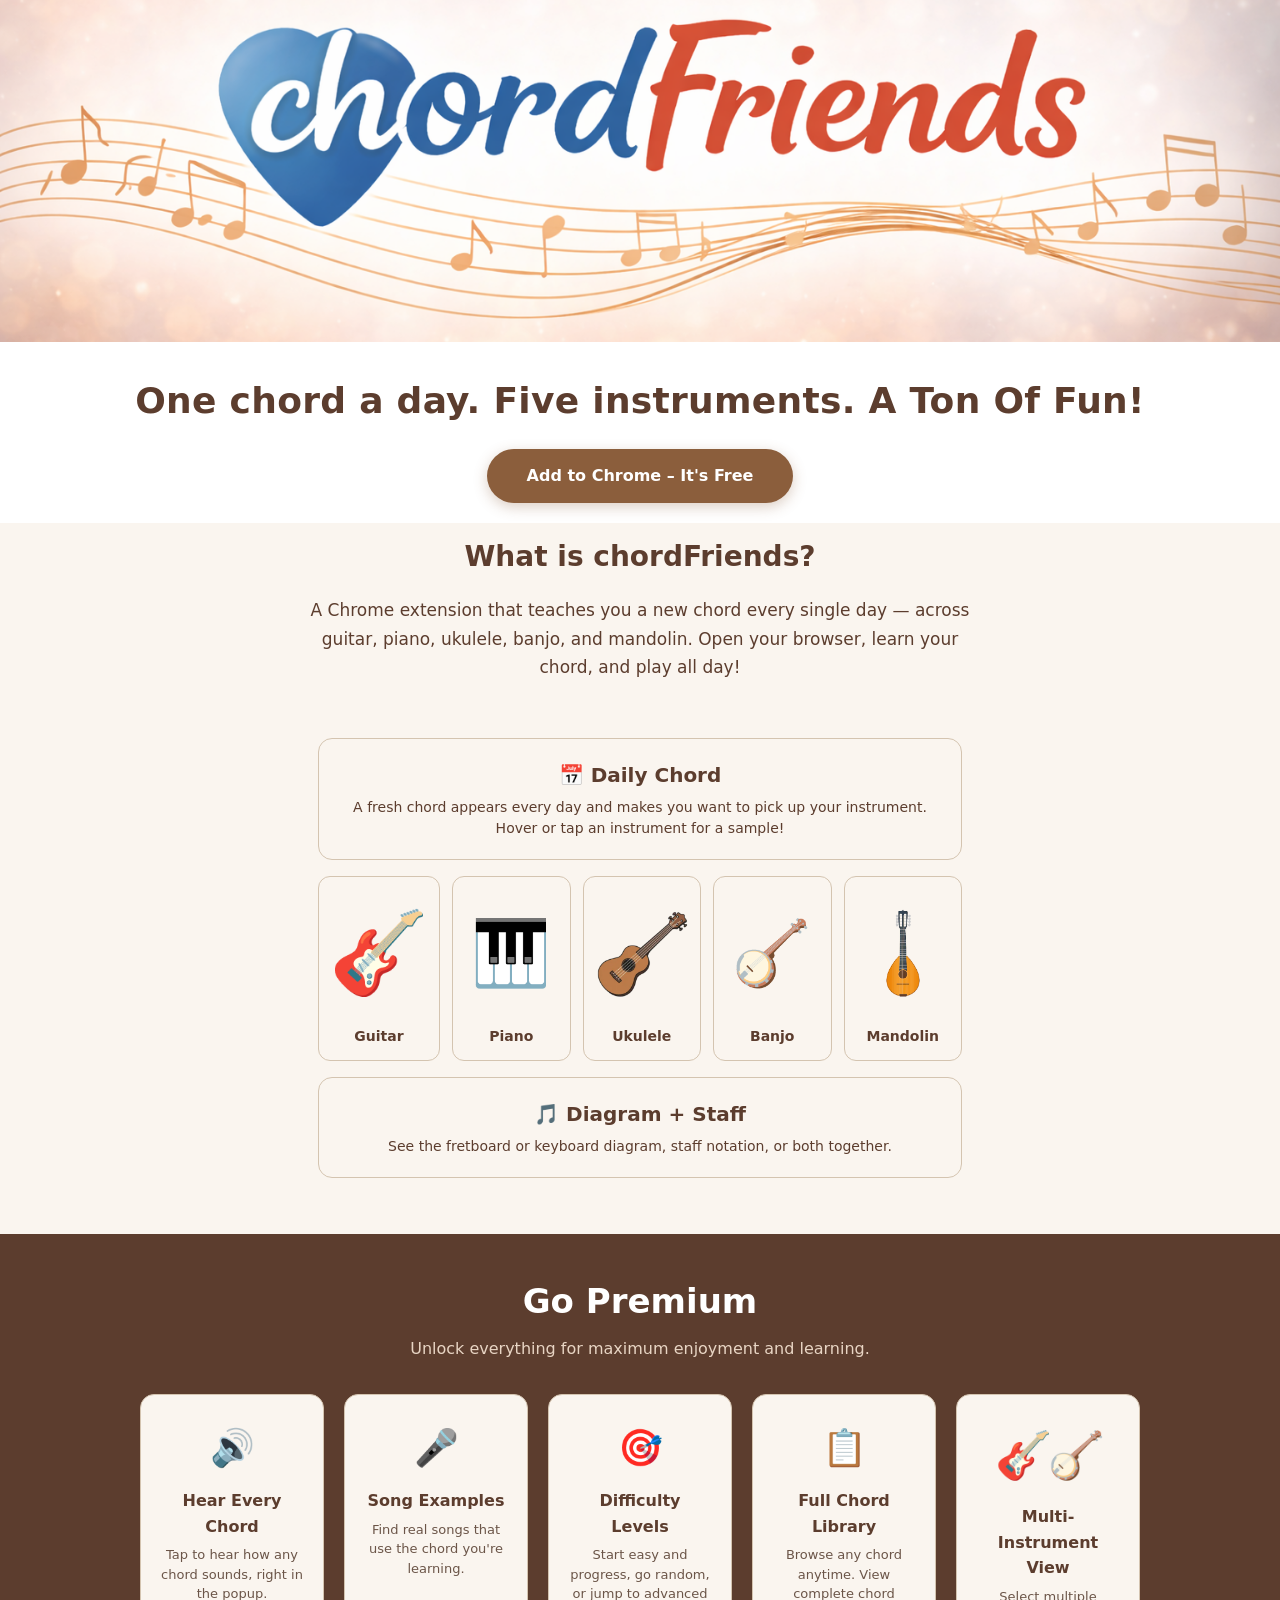
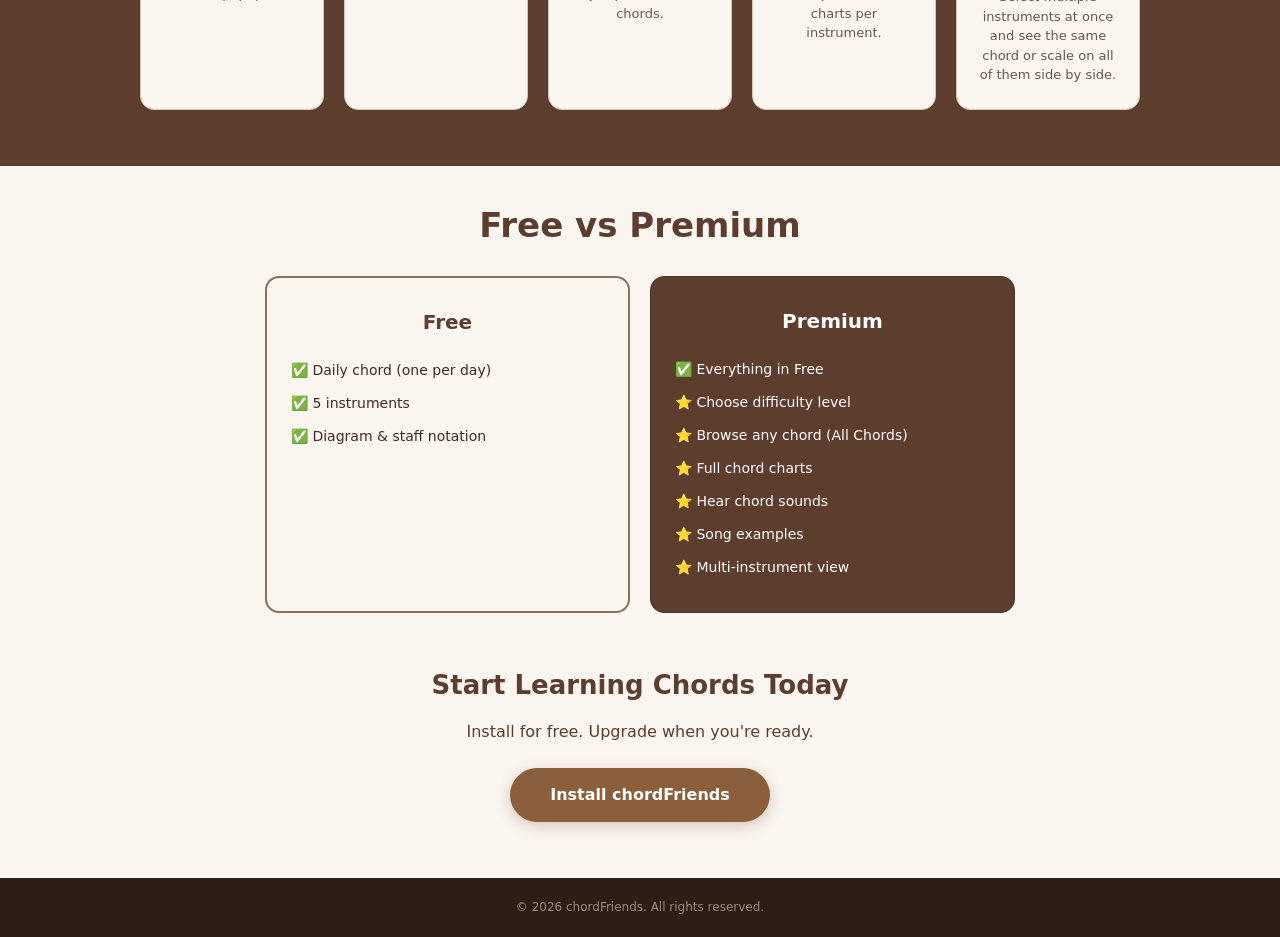
==== docs/index.html @ 3409ba3b "Improve iPhone tap handling on website" ====
<!DOCTYPE html>
<html lang="en">
<head>
  <meta charset="UTF-8">
  <meta name="viewport" content="width=device-width, initial-scale=1.0">
  <meta name="google-site-verification" content="AI6Vf3RFk__9QPV3jM7REMJoD-MBSNQaTbHTXmc9Ik0" />
  <title>chordFriends – Learn Chords Daily</title>
  <link rel="stylesheet" href="style.css">
</head>
<body>

  <!-- Header Banner -->
  <header class="hero">
    <img src="images/Header-Banner.png" alt="chordFriends" class="hero-img">
    <div class="hero-text">
      <p>One chord a day. Five instruments. A Ton Of Fun!</p>
      <a href="https://chrome.google.com/webstore/search/chordFriends" target="_blank" class="hero-btn">Add to Chrome – It's Free</a>
    </div>
  </header>

  <!-- What is chordFriends -->
  <section class="intro">
    <h2>What is chordFriends?</h2>
    <p>A Chrome extension that teaches you a new chord every single day — across guitar, piano, ukulele, banjo, and mandolin. Open your browser, learn your chord, and play all day!</p>
  </section>

  <!-- Features -->
  <section class="features">
    <div class="daily-chord-box">
      <h3>📅 Daily Chord</h3>
      <p>A fresh chord appears every day and makes you want to pick up your instrument.</p>
      <p>Hover or tap an instrument for a sample!</p>
    </div>
    <div class="instrument-row">
      <div class="instrument-box" data-instrument="guitar">
        <span class="inst-emoji inst-emoji-lg">🎸</span>
        <h4>Guitar</h4>
      </div>
      <div class="instrument-box" data-instrument="piano">
        <span class="inst-emoji">🎹</span>
        <h4>Piano</h4>
      </div>
      <div class="instrument-box" data-instrument="ukulele">
        <img src="images/ukulele.png" alt="Ukulele" class="inst-img">
        <h4>Ukulele</h4>
      </div>
      <div class="instrument-box" data-instrument="banjo">
        <span class="inst-emoji">🪕</span>
        <h4>Banjo</h4>
      </div>
      <div class="instrument-box" data-instrument="mandolin">
        <img src="images/mandolin.png" alt="Mandolin" class="inst-img">
        <h4>Mandolin</h4>
      </div>
    </div>
    <!-- Preview area (between instruments and diagram box) -->
    <div id="chord-preview" class="chord-preview" style="display:none;">
      <div class="preview-header">
        <span id="preview-title"></span>
      </div>
      <div class="preview-canvases">
        <canvas id="preview-canvas1"></canvas>
        <canvas id="preview-canvas2" style="display:none;"></canvas>
      </div>
    </div>
    <div class="daily-chord-box" id="diagramStaffBox">
      <h3>🎵 Diagram + Staff</h3>
      <p>See the fretboard or keyboard diagram, staff notation, or both together.</p>
    </div>
    <!-- Preview area for Diagram + Staff -->
    <div id="staff-preview" class="chord-preview" style="display:none;">
      <div class="preview-header">
        <span id="staff-preview-title"></span>
      </div>
      <div class="preview-canvases">
        <canvas id="staff-canvas1"></canvas>
        <canvas id="staff-canvas2"></canvas>
      </div>
    </div>
  </section>

  <!-- Premium -->
  <section class="premium">
    <h2>Go Premium</h2>
    <p class="premium-sub">Unlock everything for maximum enjoyment and learning.</p>
    <div class="premium-grid">
      <div class="prem-card">
        <span class="prem-icon">🔊</span>
        <h3>Hear Every Chord</h3>
        <p>Tap to hear how any chord sounds, right in the popup.</p>
      </div>
      <div class="prem-card">
        <span class="prem-icon">🎤</span>
        <h3>Song Examples</h3>
        <p>Find real songs that use the chord you're learning.</p>
      </div>
      <div class="prem-card">
        <span class="prem-icon">🎯</span>
        <h3>Difficulty Levels</h3>
        <p>Start easy and progress, go random, or jump to advanced chords.</p>
      </div>
      <div class="prem-card">
        <span class="prem-icon">📋</span>
        <h3>Full Chord Library</h3>
        <p>Browse any chord anytime. View complete chord charts per instrument.</p>
      </div>
      <div class="prem-card">
        <span class="prem-icon" style="font-size: 46px; letter-spacing: -4px;">🎸🪕</span>
        <h3>Multi-Instrument View</h3>
        <p>Select multiple instruments at once and see the same chord or scale on all of them side by side.</p>
      </div>
    </div>
  </section>

  <!-- Comparison -->
  <section class="comparison">
    <h2>Free vs Premium</h2>
    <div class="compare-row">
      <div class="compare-box compare-free">
        <h3>Free</h3>
        <ul>
          <li>✅ Daily chord (one per day)</li>
          <li>✅ 5 instruments</li>
          <li>✅ Diagram &amp; staff notation</li>
        </ul>
      </div>
      <div class="compare-box compare-premium">
        <h3>Premium</h3>
        <ul>
          <li>✅ Everything in Free</li>
          <li>⭐ Choose difficulty level</li>
          <li>⭐ Browse any chord (All Chords)</li>
          <li>⭐ Full chord charts</li>
          <li>⭐ Hear chord sounds</li>
          <li>⭐ Song examples</li>
          <li>⭐ Multi-instrument view</li>
        </ul>
      </div>
    </div>
  </section>

  <!-- CTA -->
  <section class="cta">
    <h2>Start Learning Chords Today</h2>
    <p>Install for free. Upgrade when you're ready.</p>
    <a href="https://chrome.google.com/webstore/search/chordFriends" target="_blank" class="cta-btn">Install chordFriends</a>
  </section>

  <footer>
    <p>&copy; 2026 chordFriends. All rights reserved.</p>
  </footer>

  <script src="chords.js"></script>
  <script src="chordRenderer.js"></script>
  <script>
    const sampleChords = {
      guitar: 'C',
      piano: 'C',
      ukulele: 'C',
      banjo: 'G',
      mandolin: 'G'
    };

    const supportsHover = window.matchMedia('(hover: hover) and (pointer: fine)').matches;
    const instrumentBoxes = document.querySelectorAll('.instrument-box[data-instrument]');

    function setActiveInstrument(inst) {
      instrumentBoxes.forEach(box => {
        box.classList.toggle('active', box.dataset.instrument === inst);
      });
    }

    function addActivationHandlers(element, handler) {
      element.setAttribute('role', 'button');
      element.setAttribute('tabindex', '0');

      element.addEventListener('click', (event) => {
        event.preventDefault();
        event.stopPropagation();
        handler();
      });

      element.addEventListener('touchstart', (event) => {
        event.preventDefault();
        event.stopPropagation();
        handler();
      }, { passive: false });

      element.addEventListener('keydown', (event) => {
        if (event.key === 'Enter' || event.key === ' ') {
          event.preventDefault();
          handler();
        }
      });
    }

    function showPreview(inst) {
      const sym = sampleChords[inst];
      const chord = CHORD_DATA[inst].find(c => c.symbol === sym);
      if (!chord) return;

      const isMobile = window.matchMedia('(max-width: 600px)').matches;
      const preview = document.getElementById('chord-preview');
      const title = document.getElementById('preview-title');
      const c1 = document.getElementById('preview-canvas1');
      const c2 = document.getElementById('preview-canvas2');

      setActiveInstrument(inst);
      title.textContent = chord.name + ' — ' + inst.charAt(0).toUpperCase() + inst.slice(1);
      c2.style.display = 'none';

      if (inst === 'piano') {
        c1.width = isMobile ? 240 : 280;
        c1.height = isMobile ? 140 : 160;
      } else {
        c1.width = isMobile ? 180 : 220;
        c1.height = isMobile ? 180 : 220;
      }

      if (inst === 'piano') {
        ChordRenderer.drawPiano(c1, chord);
      } else {
        ChordRenderer.drawFretted(c1, chord, inst);
      }

      preview.style.display = 'block';
    }

    function showBothPreview() {
      const chord = CHORD_DATA.guitar.find(c => c.symbol === 'C');
      if (!chord) return;

      const isMobile = window.matchMedia('(max-width: 600px)').matches;
      const preview = document.getElementById('staff-preview');
      const title = document.getElementById('staff-preview-title');
      const c1 = document.getElementById('staff-canvas1');
      const c2 = document.getElementById('staff-canvas2');

      title.textContent = 'C Major — Guitar (Diagram + Staff)';
      c1.width = isMobile ? 180 : 220;
      c1.height = isMobile ? 170 : 200;
      c2.width = isMobile ? 180 : 220;
      c2.height = isMobile ? 130 : 160;

      ChordRenderer.drawFretted(c1, chord, 'guitar');
      ChordRenderer.drawStaff(c2, chord, 'guitar');

      preview.style.display = 'block';
    }

    function hidePreview() {
      document.getElementById('chord-preview').style.display = 'none';
      setActiveInstrument(null);
    }

    function hideStaffPreview() {
      document.getElementById('staff-preview').style.display = 'none';
    }

    instrumentBoxes.forEach(box => {
      box.style.cursor = 'pointer';

      if (supportsHover) {
        box.addEventListener('mouseenter', () => showPreview(box.dataset.instrument));
      }

      addActivationHandlers(box, () => showPreview(box.dataset.instrument));
    });

    const instrumentRow = document.querySelector('.instrument-row');
    if (supportsHover) {
      instrumentRow.addEventListener('mouseleave', hidePreview);
    }

    const dsBox = document.getElementById('diagramStaffBox');
    dsBox.style.cursor = 'pointer';

    if (supportsHover) {
      dsBox.addEventListener('mouseenter', showBothPreview);
      dsBox.addEventListener('mouseleave', hideStaffPreview);
    }

    addActivationHandlers(dsBox, showBothPreview);

    document.addEventListener('click', (event) => {
      if (!event.target.closest('.instrument-row') && !event.target.closest('#chord-preview')) {
        hidePreview();
      }

      if (!event.target.closest('#diagramStaffBox') && !event.target.closest('#staff-preview')) {
        hideStaffPreview();
      }
    });
  </script>

</body>
</html>
---- docs/style.css ----
* {
  margin: 0;
  padding: 0;
  box-sizing: border-box;
}

body {
  font-family: 'Segoe UI', system-ui, -apple-system, sans-serif;
  color: #3d2b1f;
  background: #faf5ef;
  line-height: 1.6;
}

/* Hero */
.hero {
  width: 100%;
  background: #faf5ef;
  text-align: center;
}

.hero-img {
  width: 100%;
  height: auto;
  display: block;
}

.hero-text {
  padding: 30px 20px 20px;
  background: linear-gradient(180deg, #ffffff 0%, #ffffff 100%);
}

.hero-text p {
  font-size: 36px;
  color: #5c3d2e;
  font-weight: 700;
  margin-bottom: 20px;
  letter-spacing: 0.3px;
}

.hero-btn {
  display: inline-block;
  padding: 14px 40px;
  background: #8b5e3c;
  color: #ffffff;
  font-size: 16px;
  font-weight: 700;
  border-radius: 30px;
  text-decoration: none;
  transition: all 0.2s ease;
  box-shadow: 0 4px 14px rgba(139, 94, 60, 0.3);
}

.hero-btn:hover {
  background: #6d472e;
  transform: translateY(-2px);
  box-shadow: 0 6px 20px rgba(139, 94, 60, 0.4);
}

/* Intro */
.intro {
  text-align: center;
  padding: 12px 28px 56px;
  background: #faf5ef;
  max-width: 750px;
  margin: 0 auto;
}

.intro h2 {
  font-size: 28px;
  font-weight: 700;
  color: #5c3d2e;
  margin-bottom: 16px;
}

.intro p {
  font-size: 17px;
  color: #5c3d2e;
  line-height: 1.7;
}

/* Features */
.features {
  max-width: 700px;
  margin: 0 auto;
  padding: 0 28px 56px;
  display: flex;
  flex-direction: column;
  gap: 16px;
}

/* Daily Chord Box */
.daily-chord-box {
  background: #faf5ef;
  border-radius: 14px;
  padding: 20px 28px;
  border: 1px solid #d4c4b0;
  text-align: center;
  transition: box-shadow 0.2s ease;
}

#diagramStaffBox {
  cursor: pointer;
  touch-action: manipulation;
  user-select: none;
  -webkit-user-select: none;
  -webkit-tap-highlight-color: transparent;
}

.daily-chord-box:hover {
  box-shadow: 0 4px 16px rgba(0, 0, 0, 0.08);
}

.daily-chord-box h3 {
  font-size: 20px;
  font-weight: 700;
  color: #5c3d2e;
  margin-bottom: 6px;
}

.daily-chord-box p {
  font-size: 14px;
  color: #5c3d2e;
  line-height: 1.5;
}

/* Instrument Row */
.instrument-row {
  display: grid;
  grid-template-columns: repeat(5, 1fr);
  gap: 12px;
}

.instrument-box {
  background: #faf5ef;
  border-radius: 12px;
  padding: 12px 10px;
  border: 1px solid #d4c4b0;
  text-align: center;
  transition: all 0.2s ease;
  display: flex;
  flex-direction: column;
  align-items: center;
  justify-content: flex-end;
  cursor: pointer;
  touch-action: manipulation;
  user-select: none;
  -webkit-user-select: none;
  -webkit-tap-highlight-color: transparent;
}

.instrument-box:hover,
.instrument-box.active,
.instrument-box:focus-visible {
  box-shadow: 0 4px 14px rgba(0, 0, 0, 0.1);
  transform: translateY(-2px);
  border-color: #8b5e3c;
}

.inst-emoji {
  font-size: 64px;
  display: block;
  flex-grow: 1;
  display: flex;
  align-items: center;
}

.inst-emoji-lg {
  font-size: 80px;
}

.inst-img {
  width: 96px;
  height: 96px;
  object-fit: contain;
  display: block;
  flex-grow: 1;
}

.instrument-box h4 {
  font-size: 14px;
  font-weight: 700;
  color: #5c3d2e;
  margin-top: 8px;
  flex-shrink: 0;
}

.inst-canvas {
  display: none;
  flex-grow: 1;
}

/* Premium */
.premium {
  padding: 40px 28px 56px;
  background: #5c3d2e;
  color: #ffffff;
  text-align: center;
}

.premium h2 {
  font-size: 34px;
  font-weight: 700;
  color: #ffffff;
  margin-bottom: 8px;
}

.premium-sub {
  font-size: 16px;
  color: #e8d5c4;
  margin-bottom: 32px;
}

.premium-grid {
  display: grid;
  grid-template-columns: repeat(5, 1fr);
  gap: 20px;
  max-width: 1000px;
  margin: 0 auto;
}

.prem-card {
  background: #faf5ef;
  border: 1px solid #d4c4b0;
  border-radius: 14px;
  padding: 24px 20px;
  transition: all 0.2s ease;
}

.prem-card:hover {
  background: #f0e8df;
  transform: translateY(-3px);
}

.prem-icon {
  font-size: 36px;
  display: block;
  margin-bottom: 12px;
}

.prem-card h3 {
  font-size: 16px;
  font-weight: 700;
  color: #5c3d2e;
  margin-bottom: 6px;
}

.prem-card p {
  font-size: 13px;
  color: #6b5548;
  line-height: 1.5;
}

/* Comparison */
.comparison {
  padding: 32px 24px 28px;
  background: #faf5ef;
  text-align: center;
}

.comparison h2 {
  font-size: 34px;
  font-weight: 700;
  color: #5c3d2e;
  margin-bottom: 24px;
}

.compare-row {
  display: grid;
  grid-template-columns: 1fr 1fr;
  gap: 20px;
  max-width: 750px;
  margin: 0 auto;
}

.compare-box {
  border-radius: 14px;
  padding: 28px 24px;
  text-align: left;
}

.compare-free {
  background: #faf5ef;
  border: 2px solid #8b6f5e;
}

.compare-premium {
  background: #5c3d2e;
  border: 1px solid #4a3228;
}

.compare-box h3 {
  font-size: 20px;
  font-weight: 700;
  margin-bottom: 16px;
  text-align: center;
}

.compare-free h3 {
  color: #5c3d2e;
}

.compare-premium h3 {
  color: #ffffff;
}

.compare-box ul {
  list-style: none;
  padding: 0;
}

.compare-box ul li {
  font-size: 14px;
  padding: 6px 0;
  line-height: 1.5;
}

.compare-free ul li {
  color: #3d2b1f;
}

.compare-premium ul li {
  color: #ffffff;
}

/* CTA */
.cta {
  text-align: center;
  padding: 24px 24px 56px;
  background: #faf5ef;
}

.cta h2 {
  font-size: 26px;
  font-weight: 700;
  color: #5c3d2e;
  margin-bottom: 12px;
}

.cta p {
  font-size: 16px;
  color: #5c3d2e;
  margin-bottom: 24px;
}

.cta-btn {
  display: inline-block;
  padding: 14px 40px;
  background: #8b5e3c;
  color: #ffffff;
  font-size: 16px;
  font-weight: 700;
  border-radius: 30px;
  text-decoration: none;
  transition: all 0.2s ease;
  box-shadow: 0 4px 14px rgba(139, 94, 60, 0.3);
}

.cta-btn:hover {
  background: #6d472e;
  transform: translateY(-2px);
  box-shadow: 0 6px 20px rgba(139, 94, 60, 0.4);
}

/* Chord Preview */
.chord-preview {
  background: #faf5ef;
  border: 2px solid #8b6f5e;
  border-radius: 14px;
  padding: 16px;
  margin-top: 16px;
  text-align: center;
  box-shadow: 0 4px 20px rgba(0, 0, 0, 0.1);
}

.preview-header {
  font-size: 18px;
  font-weight: 700;
  color: #5c3d2e;
  margin-bottom: 12px;
}

.preview-canvases {
  display: flex;
  justify-content: center;
  gap: 16px;
  flex-wrap: wrap;
}

.preview-canvases canvas {
  background: #ffffff;
}

/* Footer */
footer {
  text-align: center;
  padding: 20px;
  background: #2c1e14;
  color: #9b8a7a;
  font-size: 12px;
}

/* Responsive */
@media (max-width: 600px) {
  .hero-text {
    padding: 22px 16px 18px;
  }

  .hero-text p {
    font-size: 17px;
  }

  .hero-btn,
  .cta-btn {
    width: 100%;
    max-width: 320px;
    padding: 14px 20px;
  }

  .intro h2, .premium h2, .comparison h2, .cta h2 {
    font-size: 22px;
  }

  .features {
    padding: 0 16px 40px;
  }

  .daily-chord-box {
    padding: 18px 16px;
  }

  .instrument-row {
    grid-template-columns: repeat(6, minmax(0, 1fr));
    gap: 10px;
  }

  .instrument-box {
    min-height: 120px;
    padding: 10px 6px;
  }

  .instrument-box:nth-child(1) { grid-column: 1 / span 2; }
  .instrument-box:nth-child(2) { grid-column: 3 / span 2; }
  .instrument-box:nth-child(3) { grid-column: 5 / span 2; }
  .instrument-box:nth-child(4) { grid-column: 2 / span 2; }
  .instrument-box:nth-child(5) { grid-column: 4 / span 2; }

  .inst-emoji {
    font-size: 46px;
    justify-content: center;
  }

  .inst-emoji-lg {
    font-size: 58px;
  }

  .inst-img {
    width: 70px;
    height: 70px;
  }

  .instrument-box h4 {
    font-size: 13px;
  }

  .chord-preview {
    padding: 12px;
    overflow-x: auto;
  }

  .preview-header {
    font-size: 16px;
  }

  .preview-canvases {
    gap: 10px;
  }

  .preview-canvases canvas {
    max-width: 100%;
    height: auto;
  }

  .premium-grid,
  .compare-row {
    grid-template-columns: 1fr;
  }
}
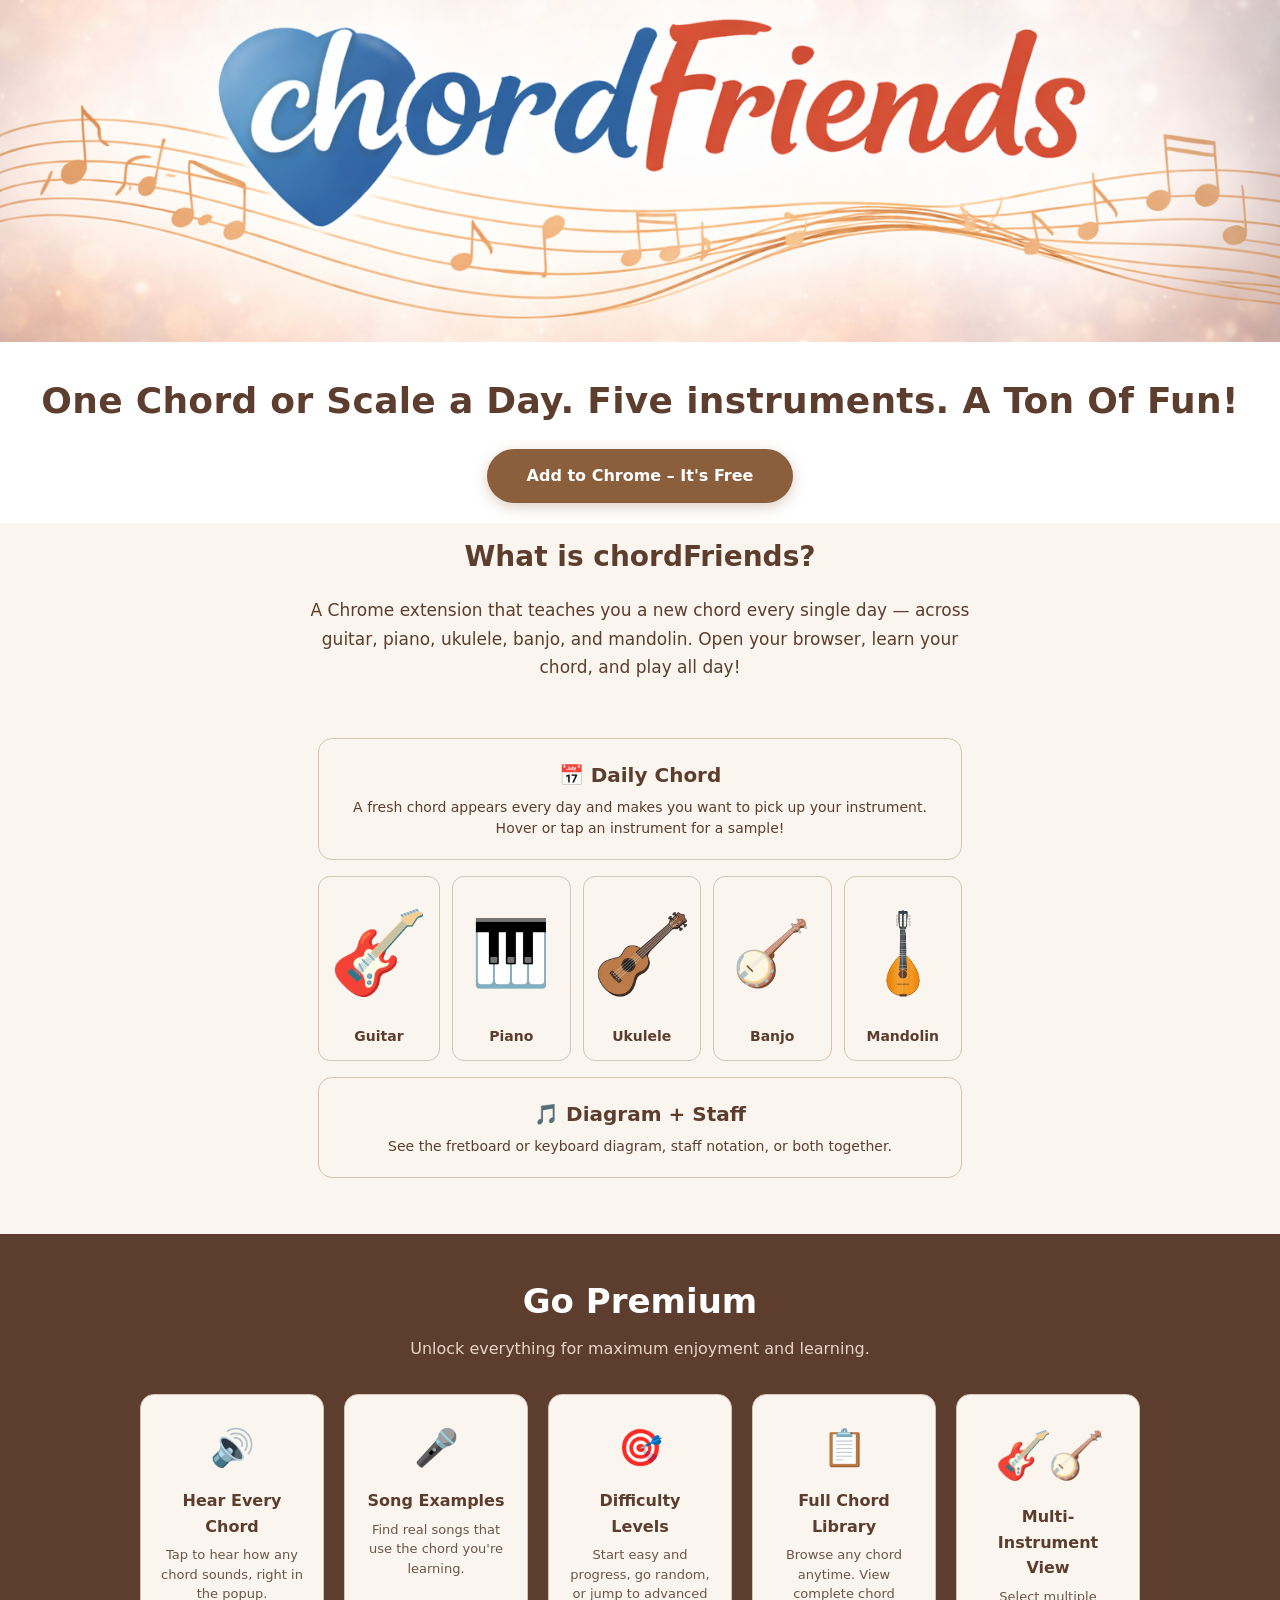
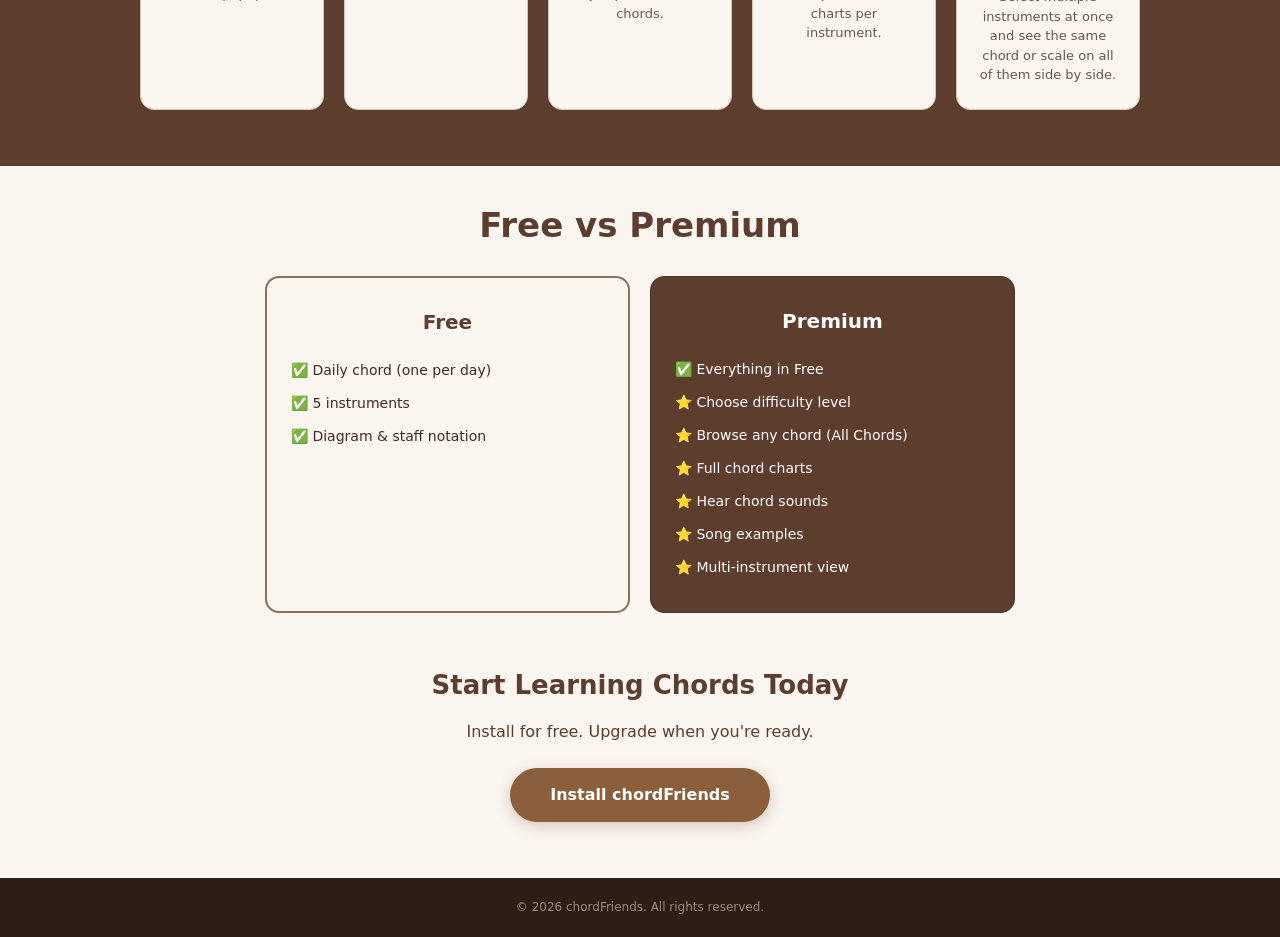
==== commit 3b6445d8: "Update website hero wording" ====
--- a/docs/index.html
+++ b/docs/index.html
@@ -13,7 +13,7 @@
   <header class="hero">
     <img src="images/Header-Banner.png" alt="chordFriends" class="hero-img">
     <div class="hero-text">
-      <p>One chord a day. Five instruments. A Ton Of Fun!</p>
+      <p>One Chord or Scale a Day. Five instruments. A Ton Of Fun!</p>
       <a href="https://chrome.google.com/webstore/search/chordFriends" target="_blank" class="hero-btn">Add to Chrome – It's Free</a>
     </div>
   </header>
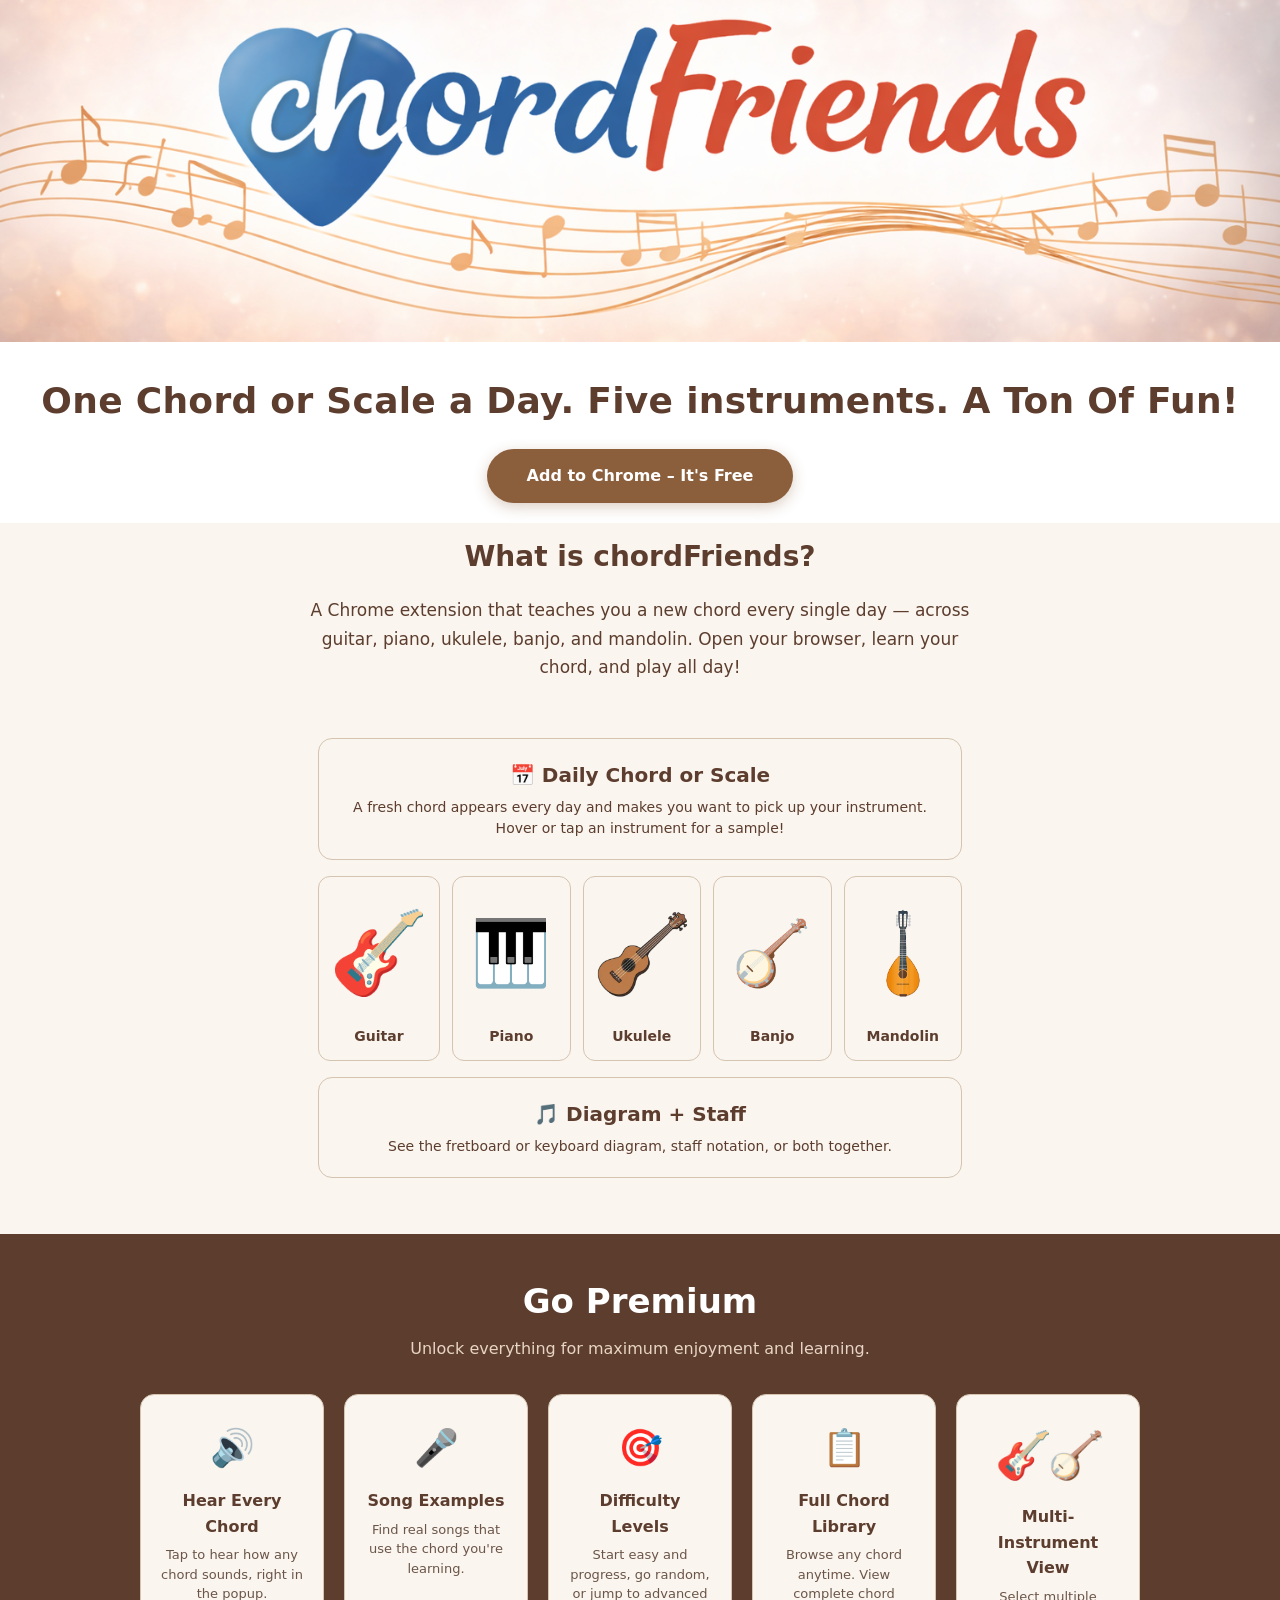
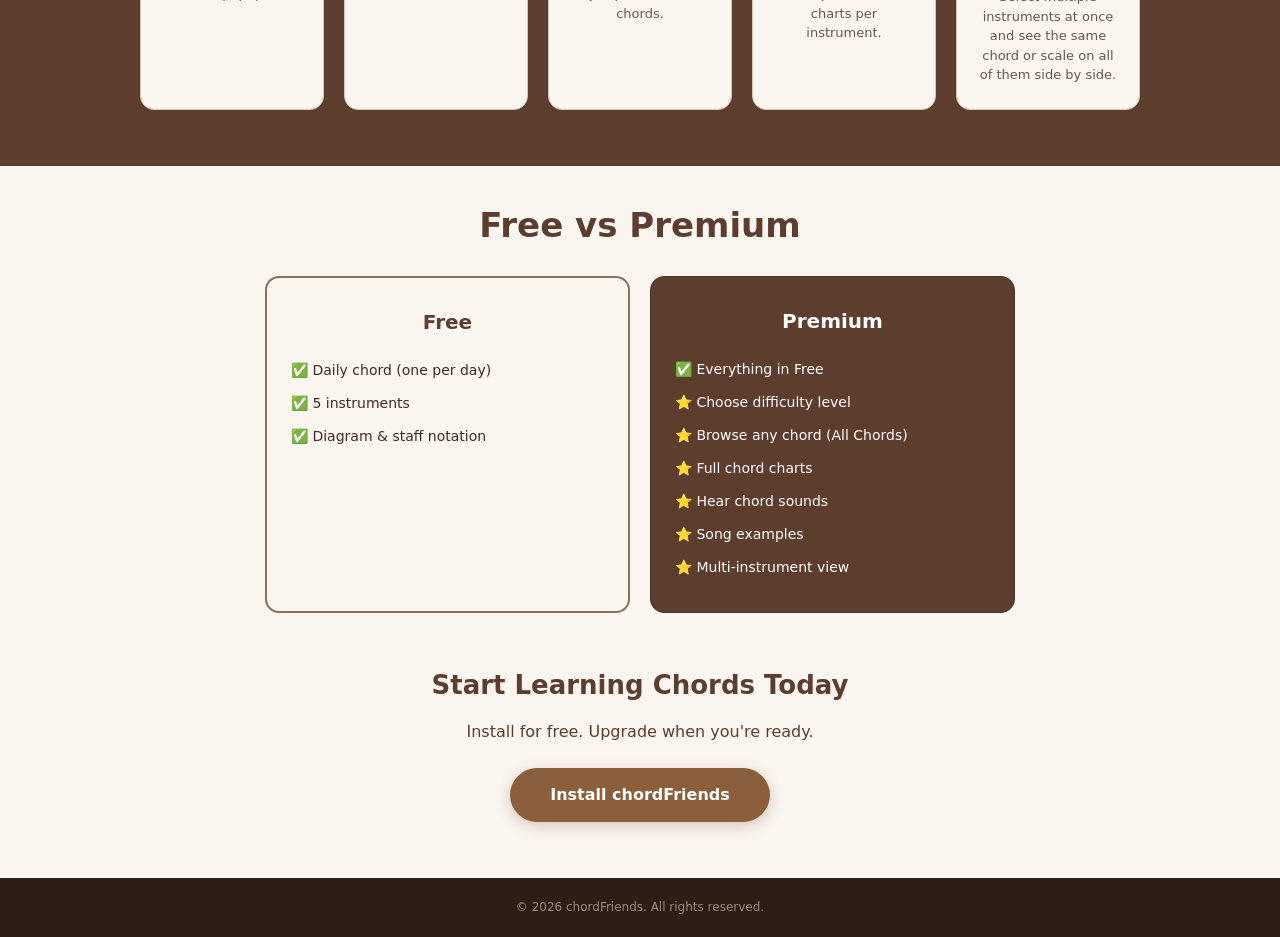
==== commit 21d15a07: "Update daily chord heading copy" ====
--- a/docs/index.html
+++ b/docs/index.html
@@ -27,7 +27,7 @@
   <!-- Features -->
   <section class="features">
     <div class="daily-chord-box">
-      <h3>📅 Daily Chord</h3>
+      <h3>📅 Daily Chord or Scale</h3>
       <p>A fresh chord appears every day and makes you want to pick up your instrument.</p>
       <p>Hover or tap an instrument for a sample!</p>
     </div>
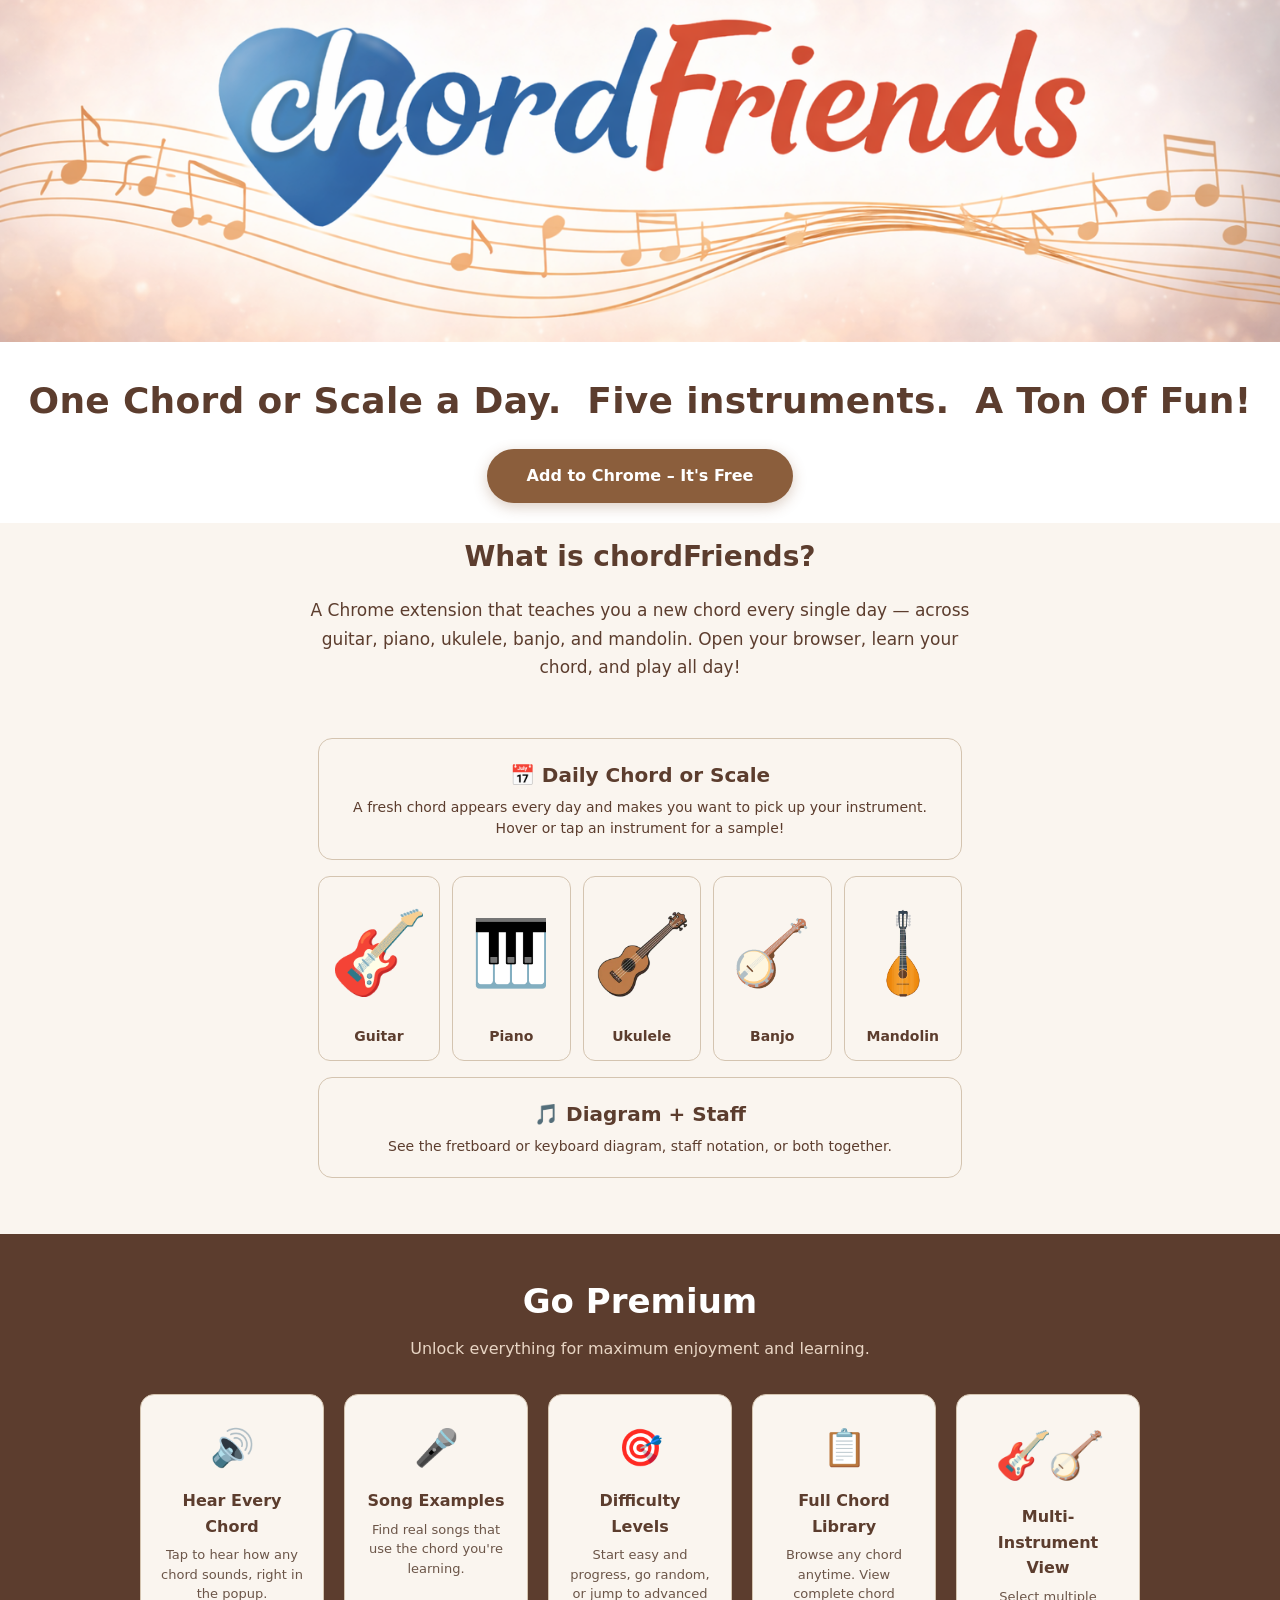
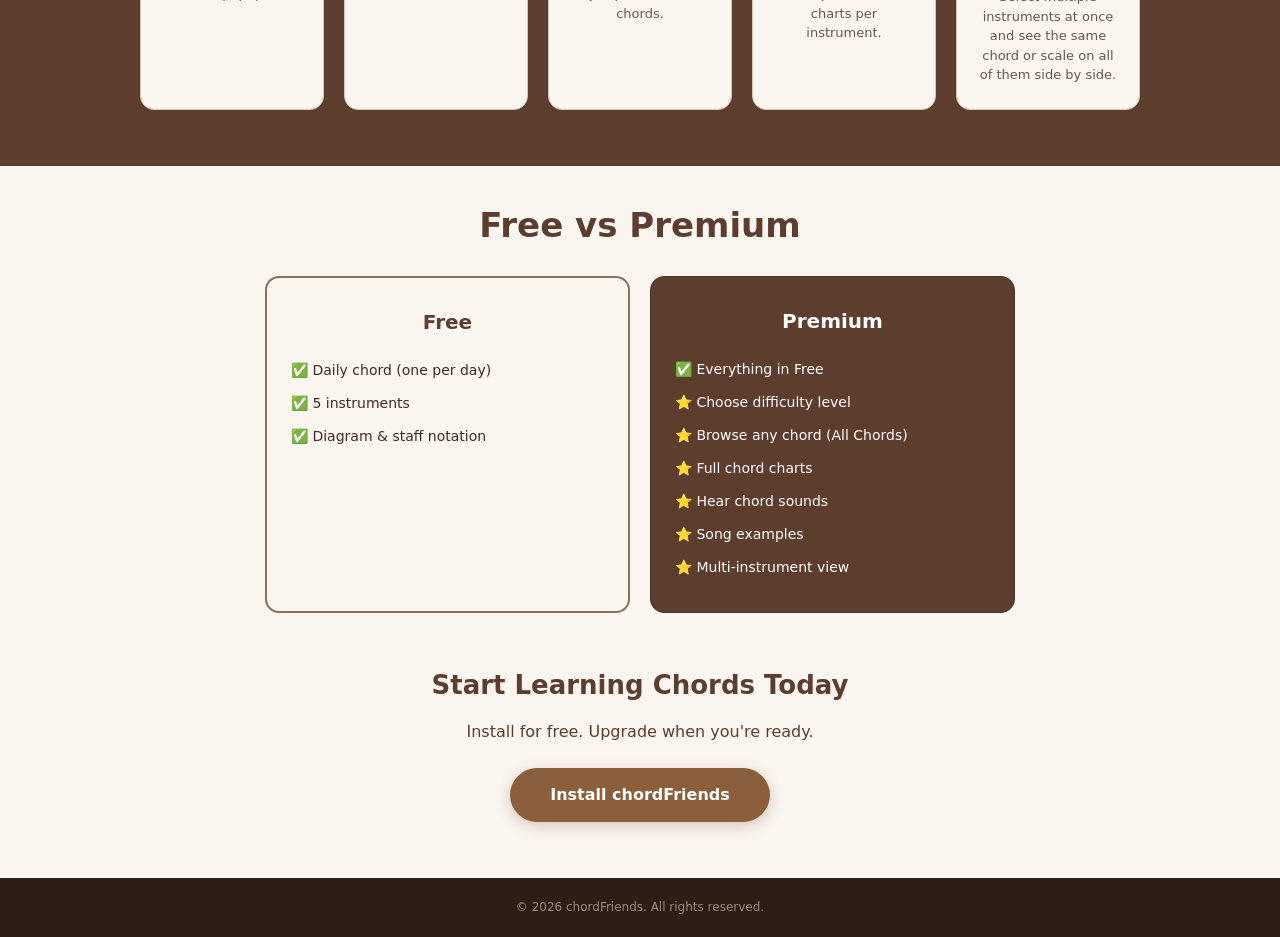
==== commit f61fa3b4: "Adjust hero text spacing" ====
--- a/docs/index.html
+++ b/docs/index.html
@@ -13,7 +13,7 @@
   <header class="hero">
     <img src="images/Header-Banner.png" alt="chordFriends" class="hero-img">
     <div class="hero-text">
-      <p>One Chord or Scale a Day. Five instruments. A Ton Of Fun!</p>
+      <p>One Chord or Scale a Day.&nbsp;&nbsp;Five instruments.&nbsp;&nbsp;A Ton Of Fun!</p>
       <a href="https://chrome.google.com/webstore/search/chordFriends" target="_blank" class="hero-btn">Add to Chrome – It's Free</a>
     </div>
   </header>
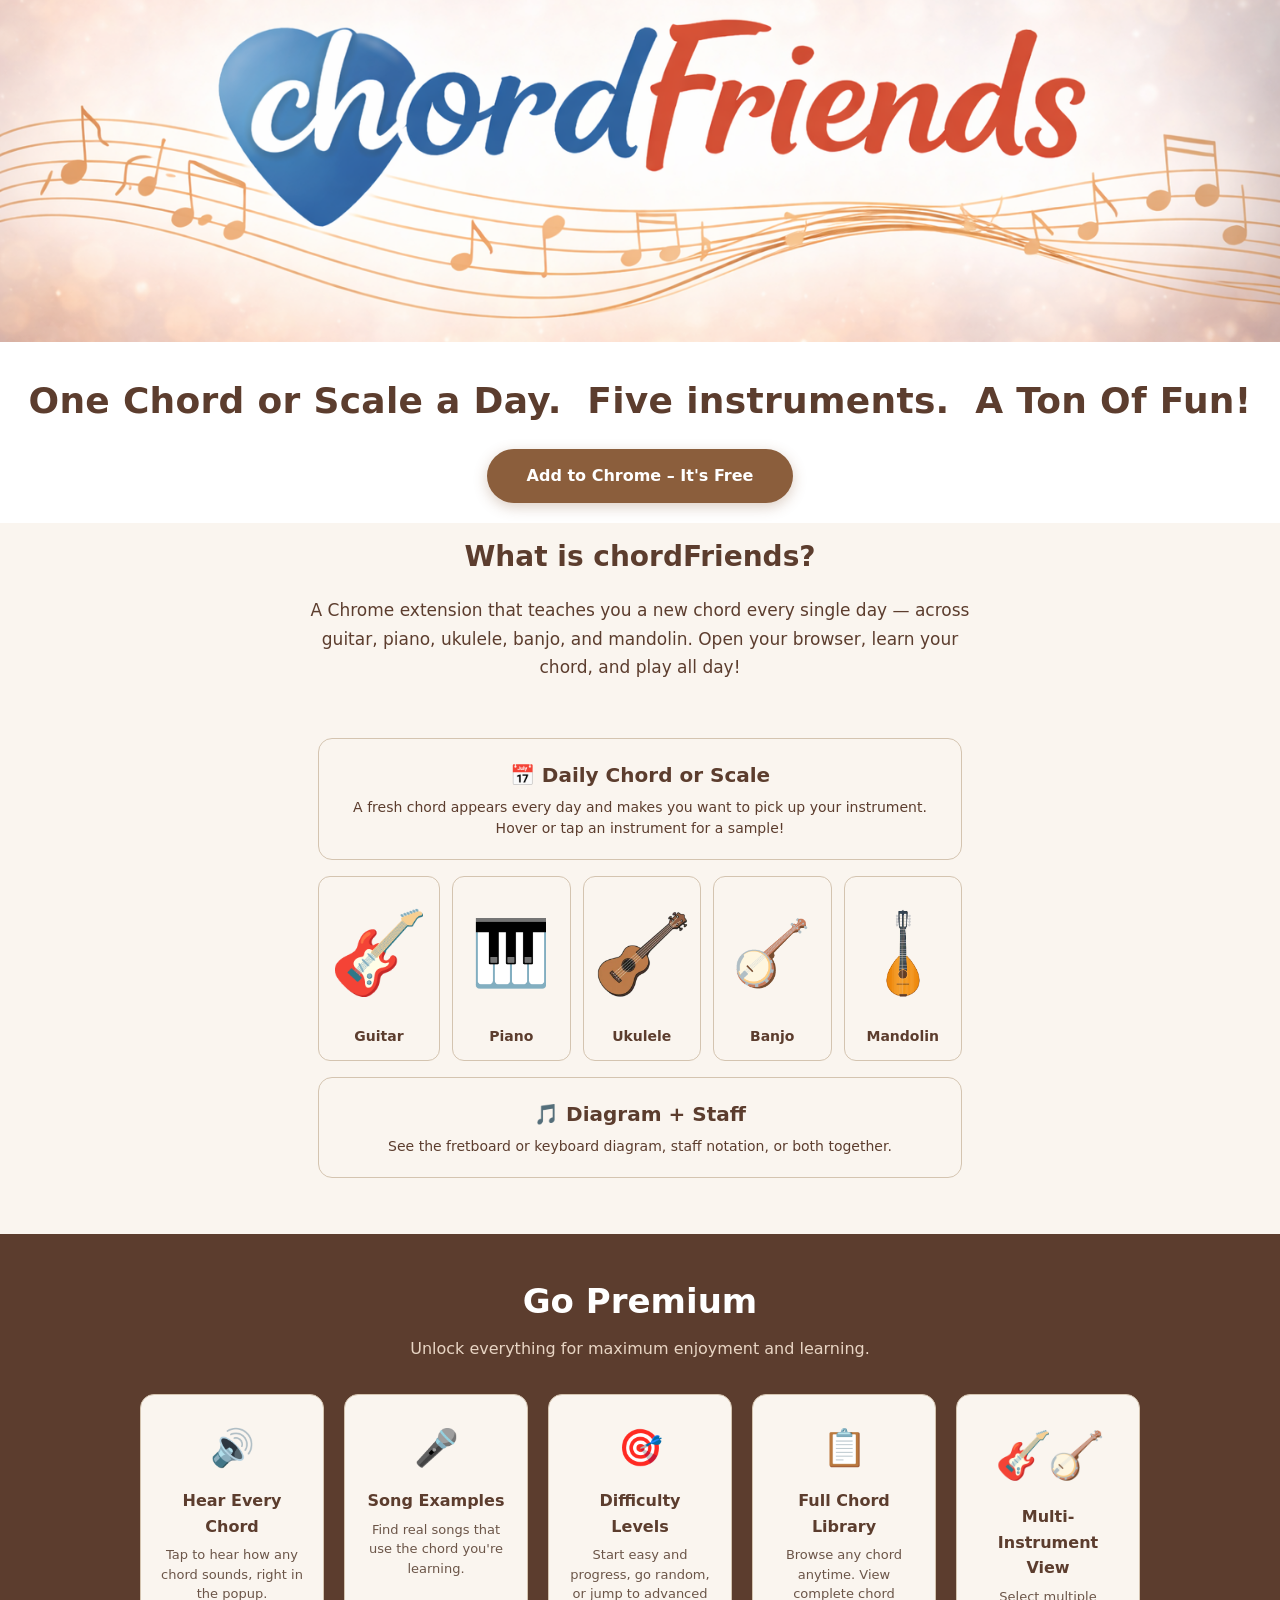
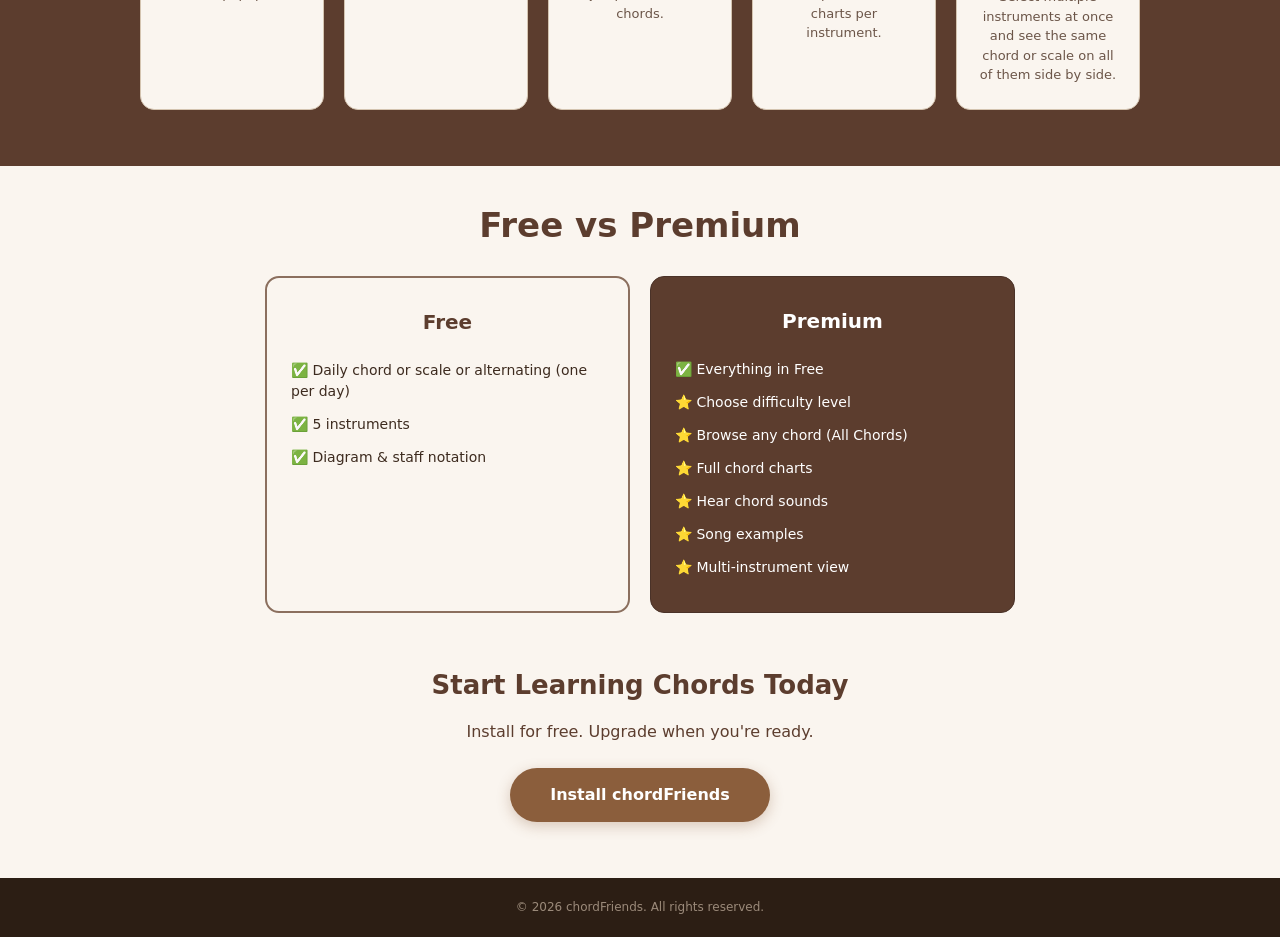
==== commit 254beb4b: "Update free feature wording on website" ====
--- a/docs/index.html
+++ b/docs/index.html
@@ -4,7 +4,15 @@
   <meta charset="UTF-8">
   <meta name="viewport" content="width=device-width, initial-scale=1.0">
   <meta name="google-site-verification" content="AI6Vf3RFk__9QPV3jM7REMJoD-MBSNQaTbHTXmc9Ik0" />
-  <title>chordFriends – Learn Chords Daily</title>
+  <meta name="description" content="Learn Chords and Scales Daily with chordFriends across five instruments." />
+  <meta property="og:title" content="chordFriends – Learn Chords and Scales Daily" />
+  <meta property="og:description" content="Learn Chords and Scales Daily with chordFriends across five instruments." />
+  <meta property="og:type" content="website" />
+  <meta property="og:url" content="https://chordfriends.com" />
+  <meta name="twitter:card" content="summary_large_image" />
+  <meta name="twitter:title" content="chordFriends – Learn Chords and Scales Daily" />
+  <meta name="twitter:description" content="Learn Chords and Scales Daily with chordFriends across five instruments." />
+  <title>chordFriends – Learn Chords and Scales Daily</title>
   <link rel="stylesheet" href="style.css">
 </head>
 <body>
@@ -119,7 +127,7 @@
       <div class="compare-box compare-free">
         <h3>Free</h3>
         <ul>
-          <li>✅ Daily chord (one per day)</li>
+          <li>✅ Daily chord or scale or alternating (one per day)</li>
           <li>✅ 5 instruments</li>
           <li>✅ Diagram &amp; staff notation</li>
         </ul>
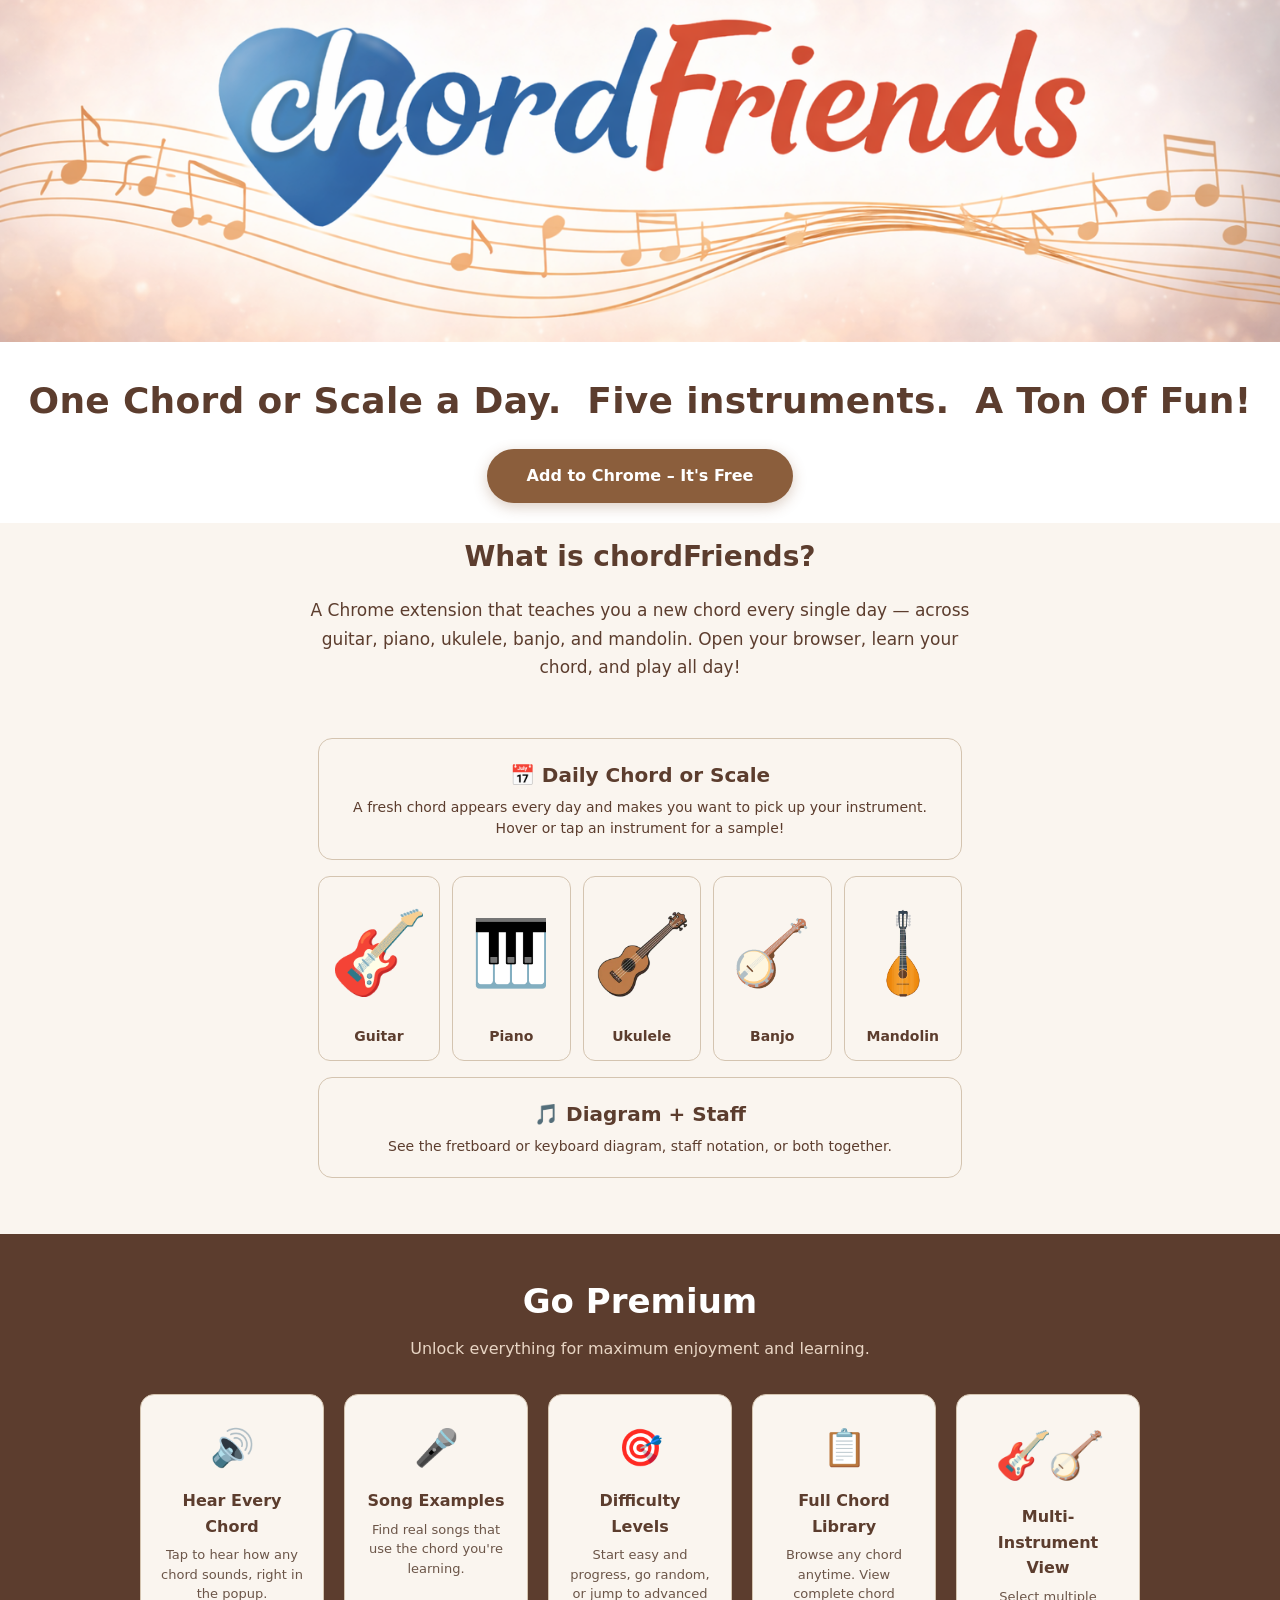
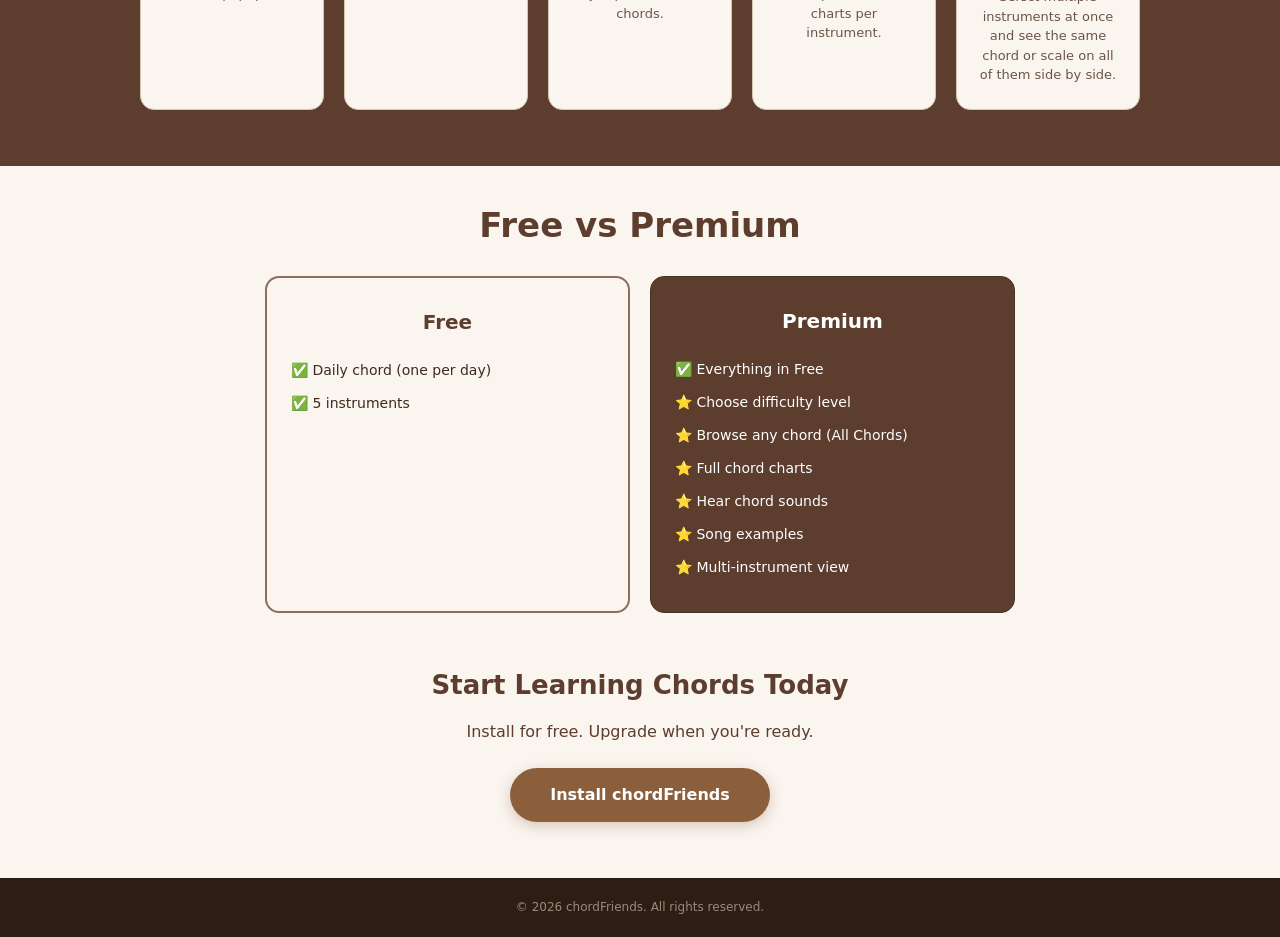
==== commit 0ade8327: "Correct free features list on website" ====
--- a/docs/index.html
+++ b/docs/index.html
@@ -127,9 +127,8 @@
       <div class="compare-box compare-free">
         <h3>Free</h3>
         <ul>
-          <li>✅ Daily chord or scale or alternating (one per day)</li>
+          <li>✅ Daily chord (one per day)</li>
           <li>✅ 5 instruments</li>
-          <li>✅ Diagram &amp; staff notation</li>
         </ul>
       </div>
       <div class="compare-box compare-premium">
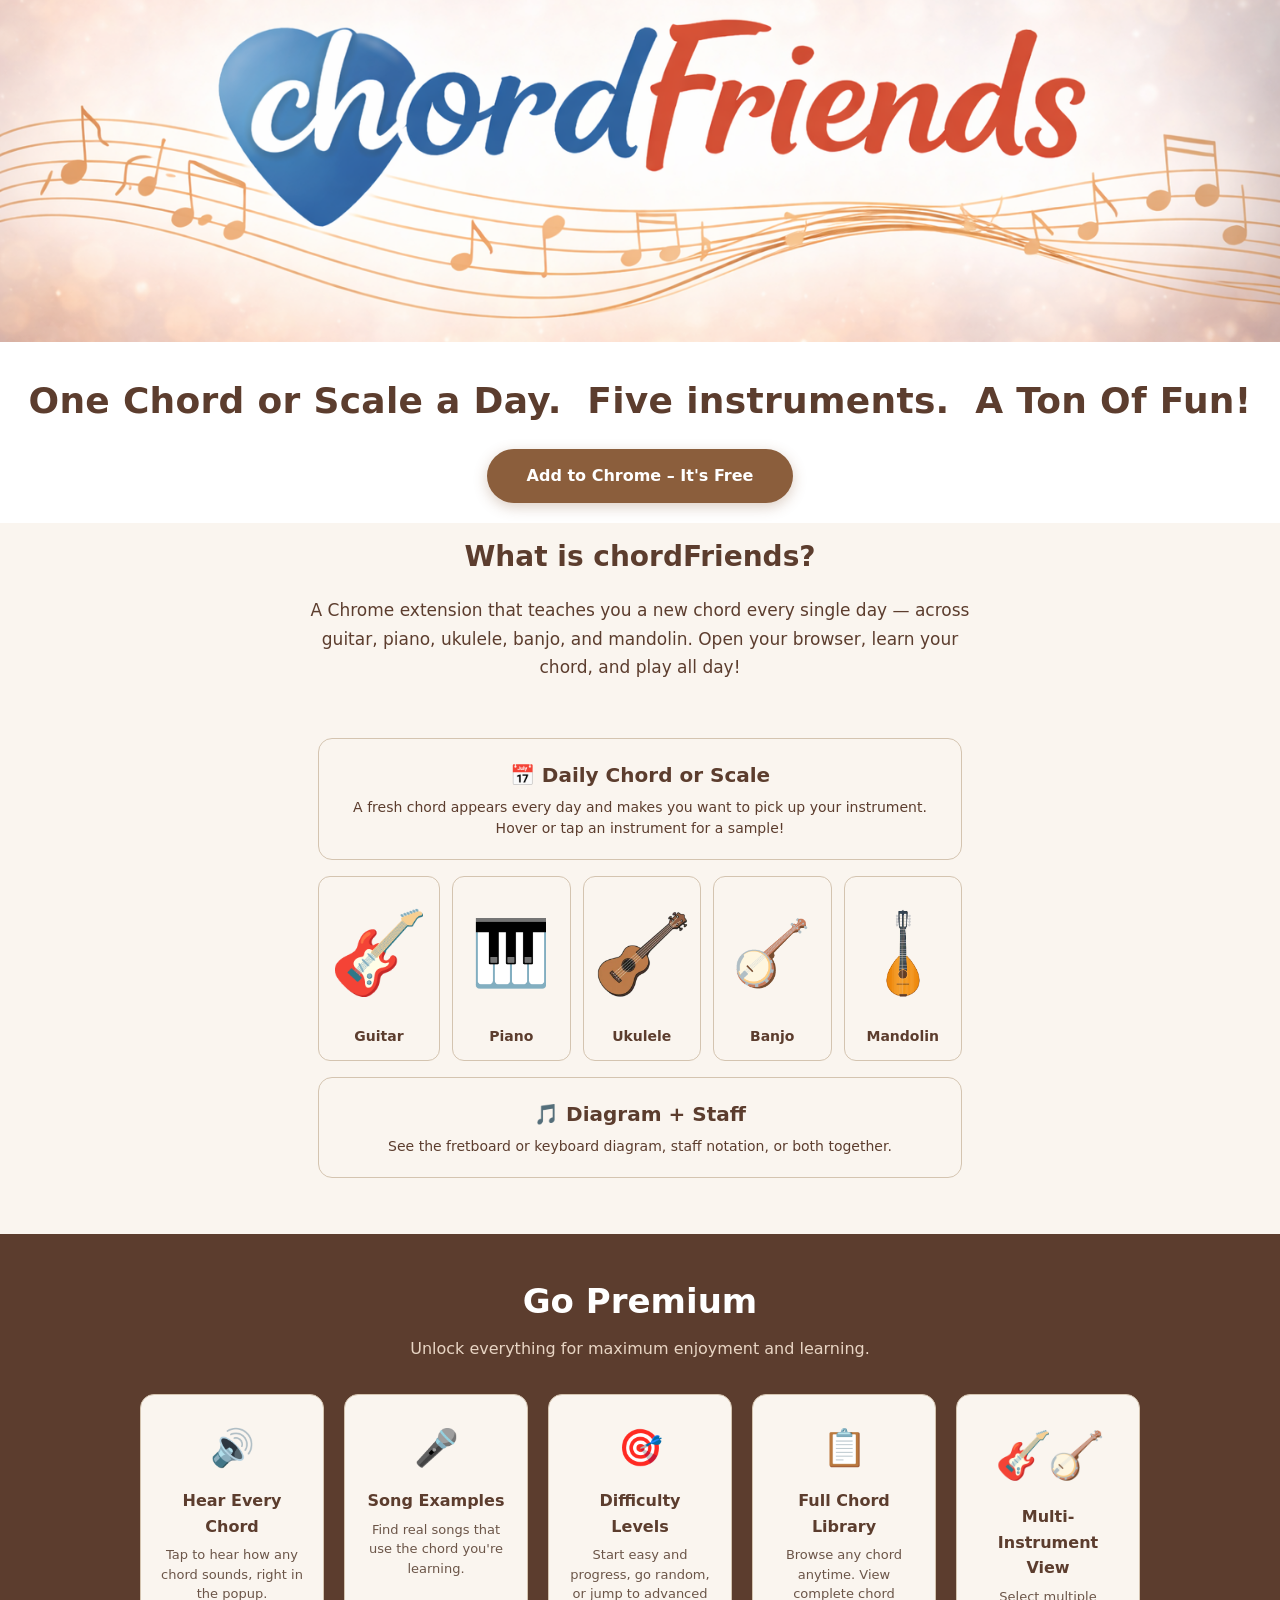
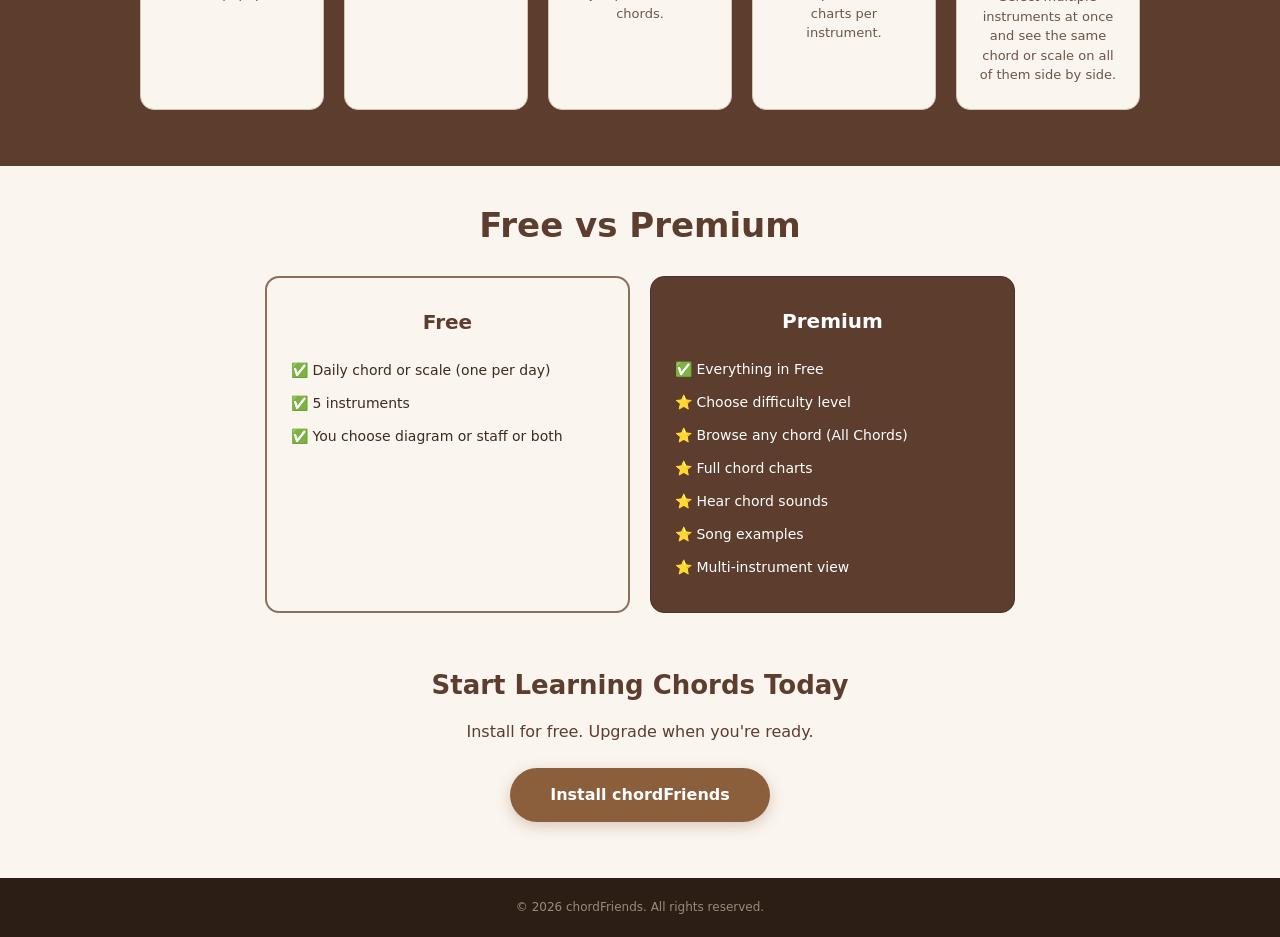
==== commit d34c6749: "Update free features wording on chordFriends site" ====
--- a/docs/index.html
+++ b/docs/index.html
@@ -127,8 +127,9 @@
       <div class="compare-box compare-free">
         <h3>Free</h3>
         <ul>
-          <li>✅ Daily chord (one per day)</li>
+          <li>✅ Daily chord or scale (one per day)</li>
           <li>✅ 5 instruments</li>
+          <li>✅ You choose diagram or staff or both</li>
         </ul>
       </div>
       <div class="compare-box compare-premium">
